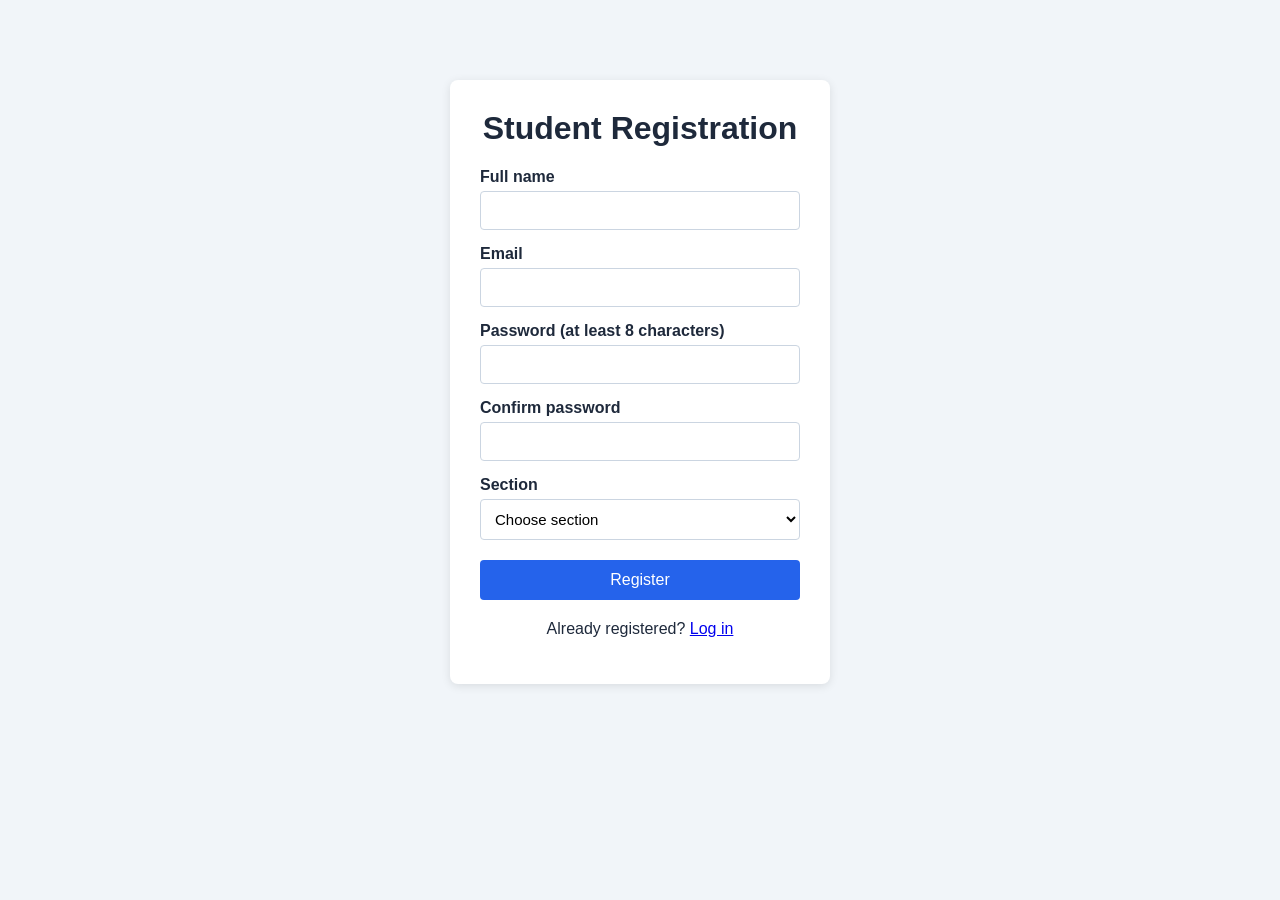
==== frontend/register.html @ 07e5a7f9 "Add registration page" ====
<!DOCTYPE html>
<html lang="en">
<head>
  <meta charset="UTF-8">
  <meta name="viewport" content="width=device-width, initial-scale=1.0">
  <title>Register - Attendance Manager</title>
  <link rel="stylesheet" href="css/style.css">
</head>
<body>
  <div class="login-box">
    <h1>Student Registration</h1>

    <form id="register-form">
      <label for="name">Full name</label>
      <input type="text" id="name" required>

      <label for="email">Email</label>
      <input type="email" id="email" required>

      <label for="password">Password (at least 8 characters)</label>
      <input type="password" id="password" required>

      <label for="confirm">Confirm password</label>
      <input type="password" id="confirm" required>

      <label for="section">Section</label>
      <select id="section" required>
        <option value="">Choose section</option>
        <option value="A">A</option>
        <option value="B">B</option>
      </select>

      <button type="submit">Register</button>
    </form>

    <p id="message"></p>
    <p class="small-text">Already registered? <a href="index.html">Log in</a></p>
  </div>

  <script src="js/api.js"></script>
  <script src="js/register.js"></script>
</body>
</html>
---- frontend/css/style.css ----
* {
  box-sizing: border-box;
}

body {
  margin: 0;
  font-family: Arial, sans-serif;
  background: #f1f5f9;
  color: #1e293b;
}

.login-box {
  max-width: 380px;
  margin: 80px auto;
  padding: 30px;
  background: white;
  border-radius: 8px;
  box-shadow: 0 2px 10px rgba(0, 0, 0, 0.1);
}

.login-box h1 {
  margin-top: 0;
  text-align: center;
}

label {
  display: block;
  margin-top: 15px;
  font-weight: bold;
}

input {
  width: 100%;
  padding: 10px;
  margin-top: 5px;
  border: 1px solid #cbd5e1;
  border-radius: 4px;
  font-size: 15px;
}

button {
  width: 100%;
  margin-top: 20px;
  padding: 11px;
  background: #2563eb;
  color: white;
  border: none;
  border-radius: 4px;
  font-size: 16px;
  cursor: pointer;
}

button:hover {
  background: #1d4ed8;
}

.error {
  color: #dc2626;
  margin-top: 15px;
  min-height: 20px;
}

.small-text {
  text-align: center;
  margin-top: 20px;
}

select {
  width: 100%;
  padding: 10px;
  margin-top: 5px;
  border: 1px solid #cbd5e1;
  border-radius: 4px;
  font-size: 15px;
  background: white;
}

.success {
  color: #16a34a;
  margin-top: 15px;
  min-height: 20px;
}
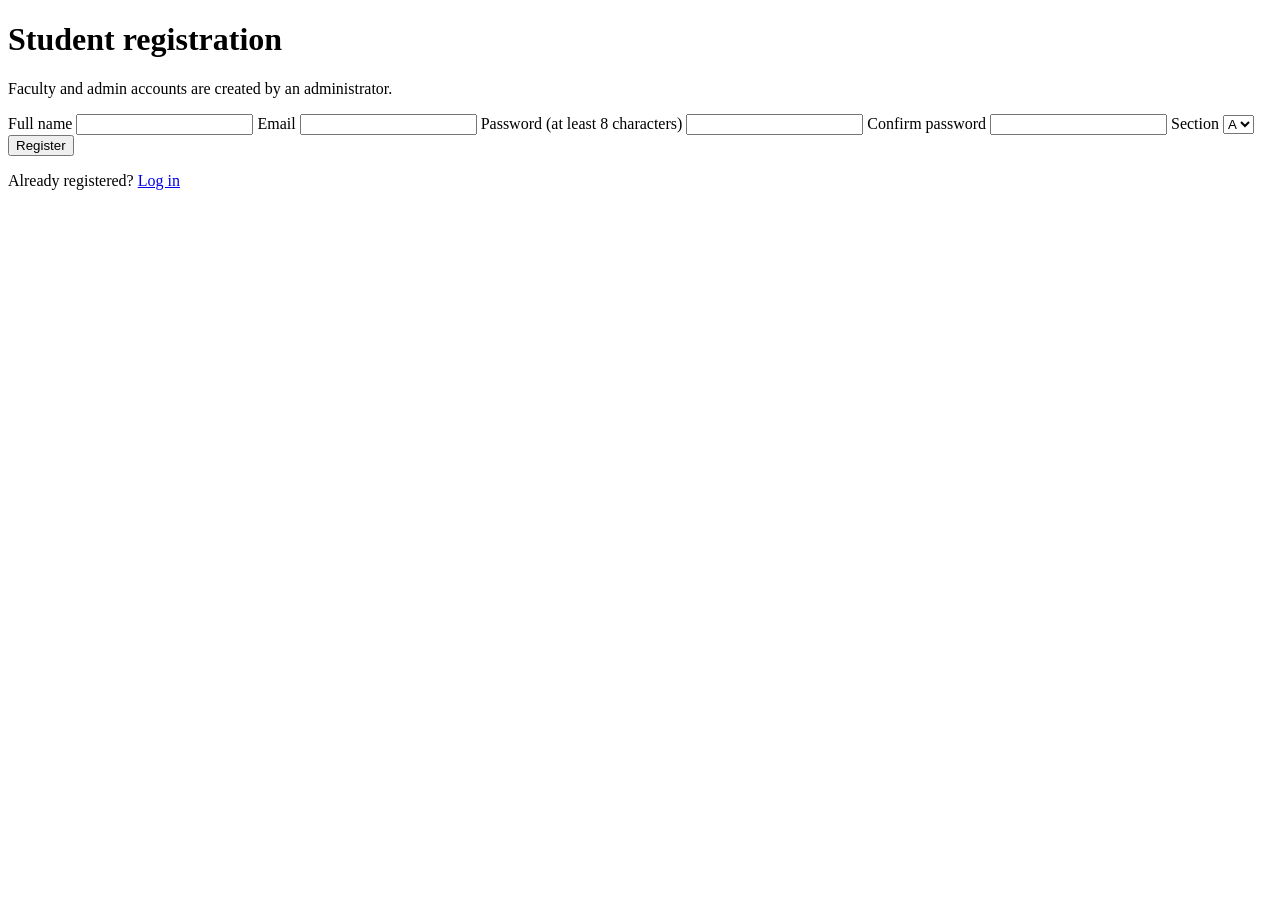
==== commit faecdc34: "Add login, register and admin dashboard frontend" ====
--- a/frontend/register.html
+++ b/frontend/register.html
@@ -4,40 +4,41 @@
   <meta charset="UTF-8">
   <meta name="viewport" content="width=device-width, initial-scale=1.0">
   <title>Register - Attendance Manager</title>
-  <link rel="stylesheet" href="css/style.css">
+  <link rel="stylesheet" href="/app/css/style.css">
 </head>
-<body>
-  <div class="login-box">
-    <h1>Student Registration</h1>
+<body class="auth-page">
+  <main class="auth-card">
+    <h1>Student registration</h1>
+    <p class="muted">Faculty and admin accounts are created by an administrator.</p>
+
+    <div id="message" class="msg" hidden></div>
 
     <form id="register-form">
-      <label for="name">Full name</label>
-      <input type="text" id="name" required>
-
-      <label for="email">Email</label>
-      <input type="email" id="email" required>
-
-      <label for="password">Password (at least 8 characters)</label>
-      <input type="password" id="password" required>
-
-      <label for="confirm">Confirm password</label>
-      <input type="password" id="confirm" required>
-
-      <label for="section">Section</label>
-      <select id="section" required>
-        <option value="">Choose section</option>
-        <option value="A">A</option>
-        <option value="B">B</option>
-      </select>
-
-      <button type="submit">Register</button>
+      <label>Full name
+        <input type="text" id="name" required>
+      </label>
+      <label>Email
+        <input type="email" id="email" required autocomplete="username">
+      </label>
+      <label>Password (at least 8 characters)
+        <input type="password" id="password" minlength="8" required autocomplete="new-password">
+      </label>
+      <label>Confirm password
+        <input type="password" id="confirm" minlength="8" required autocomplete="new-password">
+      </label>
+      <label>Section
+        <select id="section" required>
+          <option value="A">A</option>
+          <option value="B">B</option>
+        </select>
+      </label>
+      <button type="submit" class="btn">Register</button>
     </form>
 
-    <p id="message"></p>
-    <p class="small-text">Already registered? <a href="index.html">Log in</a></p>
-  </div>
+    <p class="muted">Already registered? <a href="/app/index.html">Log in</a></p>
+  </main>
 
-  <script src="js/api.js"></script>
-  <script src="js/register.js"></script>
+  <script src="/app/js/api.js"></script>
+  <script src="/app/js/auth.js"></script>
 </body>
 </html>
